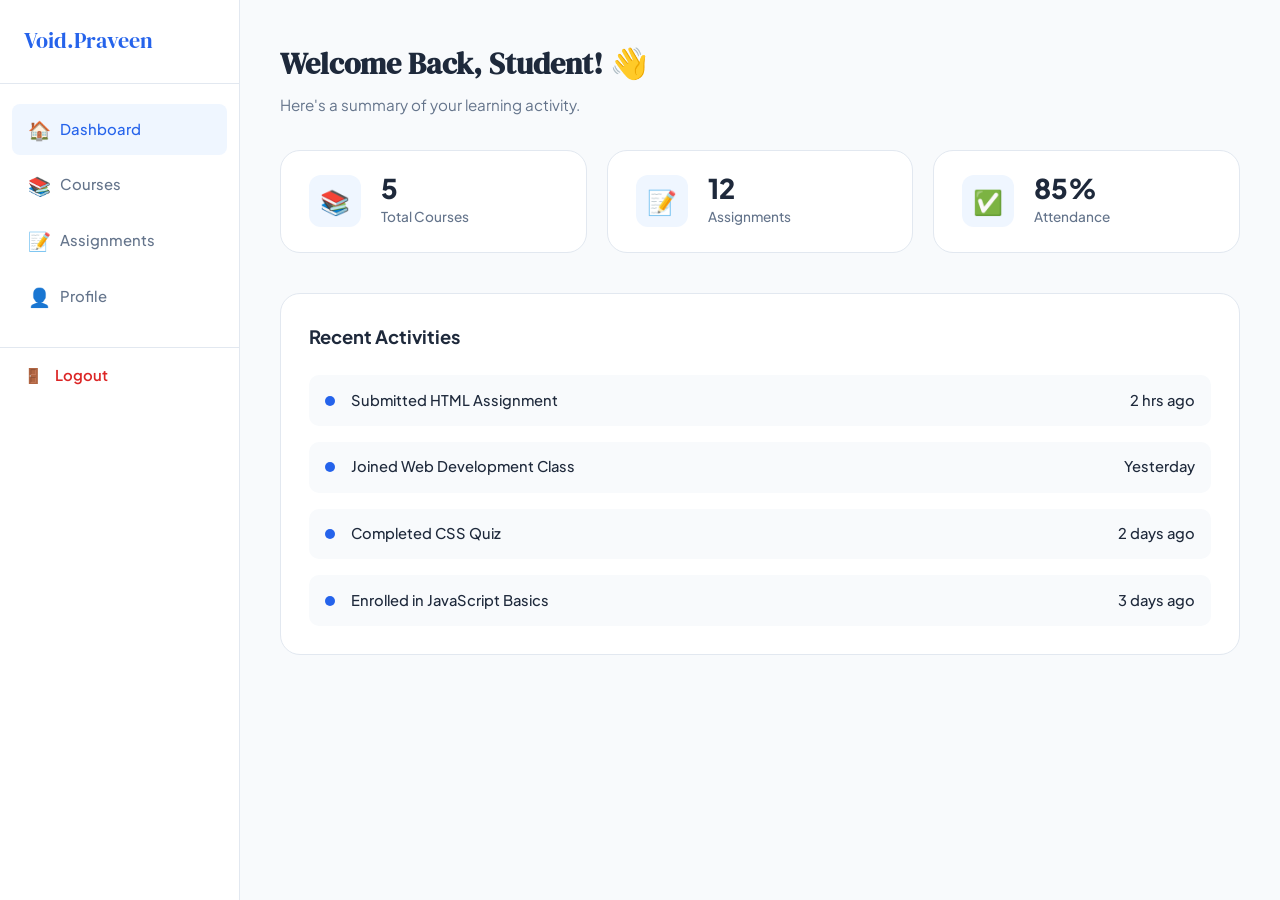
==== dashboard.html @ b6442fd6 "Initial project upload" ====
<!DOCTYPE html>
<html lang="en">
<head>
  <meta charset="UTF-8" />
  <meta name="viewport" content="width=device-width, initial-scale=1.0" />
  <title>Dashboard — Void.Praveen</title>
  <!-- Base styles (shared across all pages) -->
  <link rel="stylesheet" href="css/base.css" />
  <!-- Dashboard page specific styles -->
  <link rel="stylesheet" href="css/dashboard.css" />
</head>
<body>

  <!-- ======================================
       DASHBOARD LAYOUT
       Left Sidebar + Main Content
  ======================================= -->
  <div class="dashboard-layout">

    <!-- ---- LEFT SIDEBAR ---- -->
    <aside class="sidebar">

      <!-- Brand Logo -->
      <a href="index.html" class="sidebar-brand">Void.Praveen</a>

      <!-- Navigation Links -->
      <nav>
        <ul class="sidebar-nav">

          <li>
            <a href="dashboard.html" class="active">
              <span class="nav-icon">🏠</span> Dashboard
            </a>
          </li>

          <li>
            <a href="#">
              <span class="nav-icon">📚</span> Courses
            </a>
          </li>

          <li>
            <a href="#">
              <span class="nav-icon">📝</span> Assignments
            </a>
          </li>

          <li>
            <a href="#">
              <span class="nav-icon">👤</span> Profile
            </a>
          </li>

        </ul>
      </nav>

      <!-- Logout Link at the bottom -->
      <div class="sidebar-logout">
        <a href="index.html">
          <span>🚪</span> Logout
        </a>
      </div>

    </aside>

    <!-- ---- MAIN CONTENT ---- -->
    <main class="dashboard-main">

      <!-- Page Header / Welcome Message -->
      <div class="dashboard-header">
        <h1>Welcome Back, Student! 👋</h1>
        <p>Here's a summary of your learning activity.</p>
      </div>

      <!-- ---- STATISTICS CARDS ---- -->
      <div class="stats-grid">

        <!-- Card 1: Total Courses -->
        <div class="stat-card">
          <div class="stat-icon">📚</div>
          <div class="stat-info">
            <h3>5</h3>
            <p>Total Courses</p>
          </div>
        </div>

        <!-- Card 2: Assignments -->
        <div class="stat-card">
          <div class="stat-icon">📝</div>
          <div class="stat-info">
            <h3>12</h3>
            <p>Assignments</p>
          </div>
        </div>

        <!-- Card 3: Attendance -->
        <div class="stat-card">
          <div class="stat-icon">✅</div>
          <div class="stat-info">
            <h3>85%</h3>
            <p>Attendance</p>
          </div>
        </div>

      </div>

      <!-- ---- RECENT ACTIVITIES SECTION ---- -->
      <div class="activity-section">

        <h2>Recent Activities</h2>

        <ul class="activity-list">

          <li class="activity-item">
            <span class="activity-dot"></span>
            <span>Submitted HTML Assignment</span>
            <span class="activity-time">2 hrs ago</span>
          </li>

          <li class="activity-item">
            <span class="activity-dot"></span>
            <span>Joined Web Development Class</span>
            <span class="activity-time">Yesterday</span>
          </li>

          <li class="activity-item">
            <span class="activity-dot"></span>
            <span>Completed CSS Quiz</span>
            <span class="activity-time">2 days ago</span>
          </li>

          <li class="activity-item">
            <span class="activity-dot"></span>
            <span>Enrolled in JavaScript Basics</span>
            <span class="activity-time">3 days ago</span>
          </li>

        </ul>

      </div>

    </main>

  </div>

  <!-- JavaScript -->
  <script src="js/script.js"></script>

</body>
</html>
---- css/base.css ----
/* ============================================
   base.css
   Shared styles used on ALL pages:
   - Google Fonts
   - CSS Variables (colors)
   - Reset / Body
   - Reusable utility classes (.btn, .container)
   - Navbar
   - Footer
   ============================================ */

/* ---------- Google Fonts ---------- */
@import url('https://fonts.googleapis.com/css2?family=Plus+Jakarta+Sans:wght@400;500;600;700;800&family=DM+Serif+Display:ital@0;1&display=swap');

/* ---------- CSS Variables ---------- */
:root {
  --primary:       #2563eb;
  --primary-dark:  #1d4ed8;
  --primary-light: #eff6ff;
  --bg:            #f8fafc;
  --text:          #1e293b;
  --text-muted:    #64748b;
  --white:         #ffffff;
  --border:        #e2e8f0;
  --shadow:        0 4px 24px rgba(37, 99, 235, 0.08);
  --shadow-hover:  0 8px 32px rgba(37, 99, 235, 0.16);
  --radius:        12px;
  --radius-lg:     20px;
  --transition:    all 0.25s ease;
}

/* ---------- Reset ---------- */
*, *::before, *::after {
  box-sizing: border-box;
  margin: 0;
  padding: 0;
}

html { scroll-behavior: smooth; }

body {
  font-family: 'Plus Jakarta Sans', sans-serif;
  background-color: var(--bg);
  color: var(--text);
  line-height: 1.6;
  font-size: 16px;
}

a  { text-decoration: none; color: inherit; }
ul { list-style: none; }

/* ---------- Container ---------- */
.container {
  width: 90%;
  max-width: 1200px;
  margin: 0 auto;
}

/* ---------- Buttons ---------- */
.btn {
  display: inline-block;
  padding: 0.65rem 1.5rem;
  border-radius: 8px;
  font-family: 'Plus Jakarta Sans', sans-serif;
  font-size: 0.95rem;
  font-weight: 600;
  cursor: pointer;
  border: none;
  transition: var(--transition);
  text-align: center;
}

.btn-primary {
  background-color: var(--primary);
  color: var(--white);
}
.btn-primary:hover {
  background-color: var(--primary-dark);
  transform: translateY(-2px);
  box-shadow: var(--shadow-hover);
}

.btn-outline {
  background-color: transparent;
  color: var(--primary);
  border: 2px solid var(--primary);
}
.btn-outline:hover {
  background-color: var(--primary);
  color: var(--white);
  transform: translateY(-2px);
}

.btn-lg {
  padding: 0.85rem 2.2rem;
  font-size: 1.05rem;
}

/* ---------- Navbar ---------- */
.navbar {
  background-color: var(--white);
  border-bottom: 1px solid var(--border);
  position: sticky;
  top: 0;
  z-index: 100;
  padding: 1rem 0;
}

.navbar .container {
  display: flex;
  align-items: center;
  justify-content: space-between;
}

.navbar-brand {
  font-family: 'DM Serif Display', serif;
  font-size: 1.5rem;
  color: var(--primary);
}
.navbar-brand span { color: var(--text); }

.navbar-links {
  display: flex;
  align-items: center;
  gap: 2rem;
}
.navbar-links a {
  color: var(--text-muted);
  font-weight: 500;
  font-size: 0.95rem;
  transition: var(--transition);
}
.navbar-links a:hover { color: var(--primary); }

/* Hamburger (hidden on desktop) */
.hamburger {
  display: none;
  flex-direction: column;
  gap: 5px;
  cursor: pointer;
  background: none;
  border: none;
  padding: 4px;
}
.hamburger span {
  display: block;
  width: 24px;
  height: 2px;
  background-color: var(--text);
  border-radius: 2px;
  transition: var(--transition);
}

/* ---------- Footer ---------- */
.footer {
  background-color: var(--text);
  color: #94a3b8;
  text-align: center;
  padding: 2rem 0;
  font-size: 0.9rem;
}
.footer strong { color: var(--white); }

/* ---------- Responsive Navbar ---------- */
@media (max-width: 768px) {
  .navbar-links {
    display: none;
    flex-direction: column;
    gap: 0;
    position: absolute;
    top: 100%;
    left: 0;
    width: 100%;
    background-color: var(--white);
    border-top: 1px solid var(--border);
    padding: 1rem 0;
    box-shadow: 0 8px 24px rgba(0,0,0,0.08);
  }
  .navbar-links.open { display: flex; }
  .navbar-links a,
  .navbar-links .btn {
    padding: 0.75rem 1.5rem;
    border-radius: 0;
    border: none;
    width: 100%;
    text-align: left;
  }
  .hamburger { display: flex; }
  .navbar .container { position: relative; }
}
---- css/dashboard.css ----
/* ============================================
   dashboard.css
   Styles only for: dashboard.html
   Sections:
   - Overall layout (sidebar + main)
   - Sidebar navigation
   - Stats cards
   - Recent activity list
   ============================================ */

/* ---------- Page Layout ---------- */
/* Sidebar on left, main content on right */
.dashboard-layout {
  display: flex;
  min-height: 100vh;
  background-color: var(--bg);
}

/* ---------- Sidebar ---------- */
.sidebar {
  width: 240px;
  background-color: var(--white);
  border-right: 1px solid var(--border);
  display: flex;
  flex-direction: column;
  padding: 1.5rem 0;
  /* Fixed so it stays while scrolling */
  position: fixed;
  top: 0;
  left: 0;
  height: 100vh;
  z-index: 50;
}

/* Brand/logo inside sidebar */
.sidebar-brand {
  font-family: 'DM Serif Display', serif;
  font-size: 1.35rem;
  color: var(--primary);
  padding: 0 1.5rem 1.5rem;
  border-bottom: 1px solid var(--border);
  display: block;
}

/* Nav links list */
.sidebar-nav {
  padding: 1.25rem 0.75rem;
  flex: 1;
}

.sidebar-nav li {
  margin-bottom: 0.25rem;
}

.sidebar-nav a {
  display: flex;
  align-items: center;
  gap: 0.75rem;
  padding: 0.7rem 1rem;
  border-radius: 8px;
  font-size: 0.93rem;
  font-weight: 500;
  color: var(--text-muted);
  transition: var(--transition);
}

/* Hover + active state */
.sidebar-nav a:hover,
.sidebar-nav a.active {
  background-color: var(--primary-light);
  color: var(--primary);
}

.sidebar-nav a .nav-icon {
  font-size: 1.15rem;
  width: 20px;
  text-align: center;
}

/* Logout link at bottom */
.sidebar-logout {
  padding: 1rem 1.5rem;
  border-top: 1px solid var(--border);
}

.sidebar-logout a {
  display: flex;
  align-items: center;
  gap: 0.75rem;
  color: #dc2626;
  font-size: 0.93rem;
  font-weight: 600;
  transition: var(--transition);
}

.sidebar-logout a:hover { opacity: 0.75; }

/* ---------- Main Content Area ---------- */
/* Left margin = sidebar width so content doesn't hide behind it */
.dashboard-main {
  margin-left: 240px;
  flex: 1;
  padding: 2.5rem;
}

/* Welcome heading */
.dashboard-header {
  margin-bottom: 2rem;
}

.dashboard-header h1 {
  font-family: 'DM Serif Display', serif;
  font-size: 1.9rem;
  margin-bottom: 0.3rem;
}

.dashboard-header p {
  color: var(--text-muted);
  font-size: 0.95rem;
}

/* ---------- Stats Cards Grid ---------- */
.stats-grid {
  display: grid;
  grid-template-columns: repeat(3, 1fr);
  gap: 1.25rem;
  margin-bottom: 2.5rem;
}

/* Each stat card */
.stat-card {
  background-color: var(--white);
  border: 1px solid var(--border);
  border-radius: var(--radius-lg);
  padding: 1.5rem 1.75rem;
  display: flex;
  align-items: center;
  gap: 1.25rem;
  transition: var(--transition);
}

.stat-card:hover {
  box-shadow: var(--shadow-hover);
  transform: translateY(-3px);
}

/* Emoji icon box */
.stat-icon {
  width: 52px;
  height: 52px;
  border-radius: var(--radius);
  background-color: var(--primary-light);
  display: flex;
  align-items: center;
  justify-content: center;
  font-size: 1.5rem;
  flex-shrink: 0;
}

/* Number + label */
.stat-info h3 {
  font-size: 1.7rem;
  font-weight: 800;
  color: var(--text);
  line-height: 1;
  margin-bottom: 0.25rem;
}

.stat-info p {
  font-size: 0.85rem;
  color: var(--text-muted);
  font-weight: 500;
}

/* ---------- Recent Activities ---------- */
.activity-section {
  background-color: var(--white);
  border: 1px solid var(--border);
  border-radius: var(--radius-lg);
  padding: 1.75rem;
}

.activity-section h2 {
  font-size: 1.15rem;
  font-weight: 700;
  margin-bottom: 1.5rem;
  color: var(--text);
}

.activity-list {
  display: flex;
  flex-direction: column;
  gap: 1rem;
}

/* Each activity row */
.activity-item {
  display: flex;
  align-items: center;
  gap: 1rem;
  padding: 0.85rem 1rem;
  background-color: var(--bg);
  border-radius: 10px;
  transition: var(--transition);
}

.activity-item:hover {
  background-color: var(--primary-light);
}

/* Blue dot on the left */
.activity-dot {
  width: 10px;
  height: 10px;
  background-color: var(--primary);
  border-radius: 50%;
  flex-shrink: 0;
}

.activity-item span {
  font-size: 0.92rem;
  font-weight: 500;
  color: var(--text);
}

/* Timestamp pushed to the right */
.activity-time {
  margin-left: auto;
  font-size: 0.8rem;
  color: var(--text-muted);
}

/* ---------- Responsive ---------- */
@media (max-width: 1024px) {
  .stats-grid { grid-template-columns: repeat(2, 1fr); }
}

@media (max-width: 768px) {
  /* Sidebar becomes a horizontal top bar */
  .sidebar {
    width: 100%;
    height: auto;
    position: relative;
    flex-direction: row;
    flex-wrap: wrap;
    align-items: center;
    padding: 0.75rem 1rem;
    border-right: none;
    border-bottom: 1px solid var(--border);
  }

  .sidebar-brand {
    border-bottom: none;
    padding: 0;
    flex: 1;
  }

  .sidebar-nav {
    display: flex;
    flex-wrap: wrap;
    padding: 0.5rem 0 0;
    width: 100%;
    gap: 0.25rem;
  }

  .sidebar-nav li { margin-bottom: 0; }

  .sidebar-nav a {
    padding: 0.5rem 0.75rem;
    font-size: 0.82rem;
  }

  .sidebar-logout {
    padding: 0 0.75rem;
    border-top: none;
  }

  .dashboard-layout { flex-direction: column; }
  .dashboard-main { margin-left: 0; padding: 1.5rem 1rem; }
  .stats-grid { grid-template-columns: 1fr; }
}
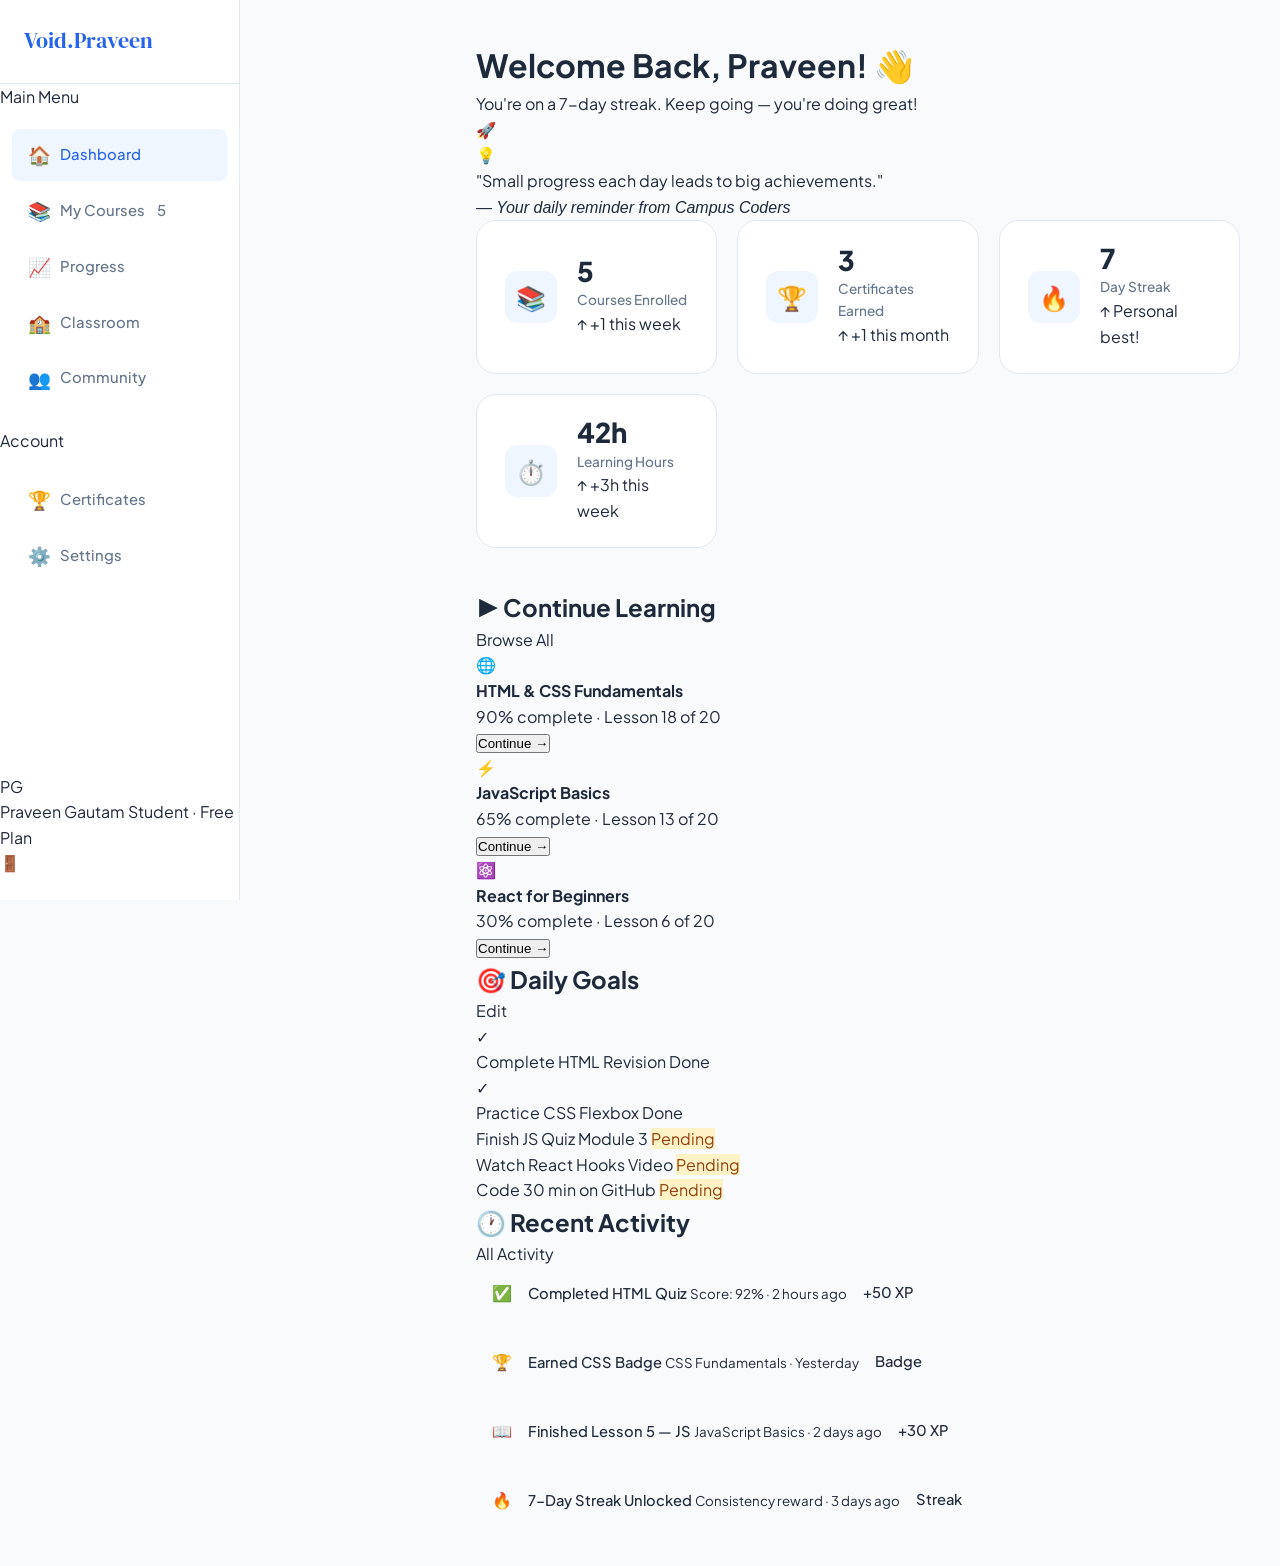
==== commit 5dbd0794: "Add files via upload" ====
--- a/dashboard.html
+++ b/dashboard.html
@@ -4,147 +4,292 @@
   <meta charset="UTF-8" />
   <meta name="viewport" content="width=device-width, initial-scale=1.0" />
   <title>Dashboard — Void.Praveen</title>
-  <!-- Base styles (shared across all pages) -->
   <link rel="stylesheet" href="css/base.css" />
-  <!-- Dashboard page specific styles -->
   <link rel="stylesheet" href="css/dashboard.css" />
 </head>
 <body>
-
-  <!-- ======================================
-       DASHBOARD LAYOUT
-       Left Sidebar + Main Content
-  ======================================= -->
-  <div class="dashboard-layout">
-
-    <!-- ---- LEFT SIDEBAR ---- -->
-    <aside class="sidebar">
-
-      <!-- Brand Logo -->
-      <a href="index.html" class="sidebar-brand">Void.Praveen</a>
-
-      <!-- Navigation Links -->
-      <nav>
-        <ul class="sidebar-nav">
-
-          <li>
-            <a href="dashboard.html" class="active">
-              <span class="nav-icon">🏠</span> Dashboard
-            </a>
-          </li>
-
-          <li>
-            <a href="#">
-              <span class="nav-icon">📚</span> Courses
-            </a>
-          </li>
-
-          <li>
-            <a href="#">
-              <span class="nav-icon">📝</span> Assignments
-            </a>
-          </li>
-
-          <li>
-            <a href="#">
-              <span class="nav-icon">👤</span> Profile
-            </a>
-          </li>
-
-        </ul>
-      </nav>
-
-      <!-- Logout Link at the bottom -->
-      <div class="sidebar-logout">
-        <a href="index.html">
-          <span>🚪</span> Logout
-        </a>
-      </div>
-
-    </aside>
-
-    <!-- ---- MAIN CONTENT ---- -->
-    <main class="dashboard-main">
-
-      <!-- Page Header / Welcome Message -->
-      <div class="dashboard-header">
-        <h1>Welcome Back, Student! 👋</h1>
-        <p>Here's a summary of your learning activity.</p>
-      </div>
-
-      <!-- ---- STATISTICS CARDS ---- -->
-      <div class="stats-grid">
-
-        <!-- Card 1: Total Courses -->
-        <div class="stat-card">
-          <div class="stat-icon">📚</div>
-          <div class="stat-info">
-            <h3>5</h3>
-            <p>Total Courses</p>
-          </div>
-        </div>
-
-        <!-- Card 2: Assignments -->
-        <div class="stat-card">
-          <div class="stat-icon">📝</div>
-          <div class="stat-info">
-            <h3>12</h3>
-            <p>Assignments</p>
-          </div>
-        </div>
-
-        <!-- Card 3: Attendance -->
-        <div class="stat-card">
-          <div class="stat-icon">✅</div>
-          <div class="stat-info">
-            <h3>85%</h3>
-            <p>Attendance</p>
-          </div>
-        </div>
-
-      </div>
-
-      <!-- ---- RECENT ACTIVITIES SECTION ---- -->
-      <div class="activity-section">
-
-        <h2>Recent Activities</h2>
-
-        <ul class="activity-list">
-
-          <li class="activity-item">
-            <span class="activity-dot"></span>
-            <span>Submitted HTML Assignment</span>
-            <span class="activity-time">2 hrs ago</span>
-          </li>
-
-          <li class="activity-item">
-            <span class="activity-dot"></span>
-            <span>Joined Web Development Class</span>
-            <span class="activity-time">Yesterday</span>
-          </li>
-
-          <li class="activity-item">
-            <span class="activity-dot"></span>
-            <span>Completed CSS Quiz</span>
-            <span class="activity-time">2 days ago</span>
-          </li>
-
-          <li class="activity-item">
-            <span class="activity-dot"></span>
-            <span>Enrolled in JavaScript Basics</span>
-            <span class="activity-time">3 days ago</span>
-          </li>
-
-        </ul>
-
-      </div>
-
-    </main>
-
+<div class="dashboard-layout">
+
+  <!-- ======== SIDEBAR ======== -->
+  <aside class="sidebar">
+    <a href="index.html" class="sidebar-brand">
+      <span class="brand-dot"></span>Void.Praveen
+    </a>
+
+    <span class="sidebar-label">Main Menu</span>
+    <nav>
+      <ul class="sidebar-nav">
+        <li>
+          <a href="dashboard.html" class="active">
+            <span class="nav-icon">🏠</span> Dashboard
+          </a>
+        </li>
+        <li>
+          <a href="#">
+            <span class="nav-icon">📚</span> My Courses
+            <span class="nav-badge">5</span>
+          </a>
+        </li>
+        <li>
+          <a href="#">
+            <span class="nav-icon">📈</span> Progress
+          </a>
+        </li>
+        <li>
+          <a href="#">
+            <span class="nav-icon">🏫</span> Classroom
+          </a>
+        </li>
+        <li>
+          <a href="#">
+            <span class="nav-icon">👥</span> Community
+          </a>
+        </li>
+      </ul>
+    </nav>
+
+    <span class="sidebar-label">Account</span>
+    <nav>
+      <ul class="sidebar-nav">
+        <li>
+          <a href="#">
+            <span class="nav-icon">🏆</span> Certificates
+          </a>
+        </li>
+        <li>
+          <a href="#">
+            <span class="nav-icon">⚙️</span> Settings
+          </a>
+        </li>
+      </ul>
+    </nav>
+
+    <!-- User card at bottom -->
+    <div style="flex:1;"></div>
+    <a href="index.html" class="sidebar-user" title="Logout">
+      <div class="sidebar-avatar">PG</div>
+      <div class="sidebar-user-info">
+        <span class="sidebar-user-name">Praveen Gautam</span>
+        <span class="sidebar-user-role">Student · Free Plan</span>
+      </div>
+      <span class="sidebar-logout-icon">🚪</span>
+    </a>
+  </aside>
+
+  <!-- ======== TOP NAV ======== -->
+  <div class="dashboard-topnav">
+    <div class="topnav-search">
+      <span class="topnav-search-icon">🔍</span>
+      <input type="text" placeholder="Search courses, topics..." />
+    </div>
+    <div class="topnav-right">
+      <div class="topnav-icon-btn" title="Notifications">
+        🔔<span class="notif-dot"></span>
+      </div>
+      <div class="topnav-icon-btn" title="Messages">💬</div>
+      <div class="topnav-profile">
+        <div class="topnav-profile-avatar">PG</div>
+        <span class="topnav-profile-name">Praveen</span>
+      </div>
+    </div>
   </div>
 
-  <!-- JavaScript -->
-  <script src="js/script.js"></script>
-
+  <!-- ======== MAIN CONTENT ======== -->
+  <main class="dashboard-main">
+
+    <!-- Welcome Banner -->
+    <div class="dashboard-welcome">
+      <div class="welcome-text">
+        <h1>Welcome Back, Praveen! 👋</h1>
+        <p>You're on a 7-day streak. Keep going — you're doing great!</p>
+      </div>
+      <div class="welcome-emoji">🚀</div>
+    </div>
+
+    <!-- Motivational Banner -->
+    <div class="motivation-banner">
+      <div class="motivation-icon">💡</div>
+      <div>
+        <p>"Small progress each day leads to big achievements."</p>
+        <cite>— Your daily reminder from Campus Coders</cite>
+      </div>
+    </div>
+
+    <!-- Stats Grid -->
+    <div class="stats-grid">
+      <div class="stat-card">
+        <div class="stat-icon">📚</div>
+        <div class="stat-info">
+          <h3>5</h3>
+          <p>Courses Enrolled</p>
+          <span class="stat-trend">↑ +1 this week</span>
+        </div>
+      </div>
+      <div class="stat-card">
+        <div class="stat-icon">🏆</div>
+        <div class="stat-info">
+          <h3>3</h3>
+          <p>Certificates Earned</p>
+          <span class="stat-trend">↑ +1 this month</span>
+        </div>
+      </div>
+      <div class="stat-card">
+        <div class="stat-icon">🔥</div>
+        <div class="stat-info">
+          <h3>7</h3>
+          <p>Day Streak</p>
+          <span class="stat-trend">↑ Personal best!</span>
+        </div>
+      </div>
+      <div class="stat-card">
+        <div class="stat-icon">⏱️</div>
+        <div class="stat-info">
+          <h3>42h</h3>
+          <p>Learning Hours</p>
+          <span class="stat-trend">↑ +3h this week</span>
+        </div>
+      </div>
+    </div>
+
+    <!-- Main Two-Column Grid -->
+    <div class="dashboard-grid">
+
+      <!-- LEFT COLUMN -->
+      <div style="display:flex; flex-direction:column; gap:1.5rem;">
+
+        <!-- Continue Learning -->
+        <div class="section-card">
+          <div class="section-card-header">
+            <h2>▶️ Continue Learning</h2>
+            <a href="#">Browse All</a>
+          </div>
+          <div class="course-cards">
+            <div class="course-card">
+              <div class="course-emoji">🌐</div>
+              <div class="course-info">
+                <h4>HTML & CSS Fundamentals</h4>
+                <div class="course-mini-bar">
+                  <div class="course-mini-fill" style="width:90%"></div>
+                </div>
+                <span class="course-meta">90% complete · Lesson 18 of 20</span>
+              </div>
+              <button class="course-btn">Continue →</button>
+            </div>
+            <div class="course-card">
+              <div class="course-emoji">⚡</div>
+              <div class="course-info">
+                <h4>JavaScript Basics</h4>
+                <div class="course-mini-bar">
+                  <div class="course-mini-fill" style="width:65%"></div>
+                </div>
+                <span class="course-meta">65% complete · Lesson 13 of 20</span>
+              </div>
+              <button class="course-btn">Continue →</button>
+            </div>
+            <div class="course-card">
+              <div class="course-emoji">⚛️</div>
+              <div class="course-info">
+                <h4>React for Beginners</h4>
+                <div class="course-mini-bar">
+                  <div class="course-mini-fill" style="width:30%"></div>
+                </div>
+                <span class="course-meta">30% complete · Lesson 6 of 20</span>
+              </div>
+              <button class="course-btn">Continue →</button>
+            </div>
+          </div>
+        </div>
+
+      </div>
+
+      <!-- RIGHT COLUMN -->
+      <div style="display:flex; flex-direction:column; gap:1.5rem;">
+
+        <!-- Daily Goals -->
+        <div class="section-card">
+          <div class="section-card-header">
+            <h2>🎯 Daily Goals</h2>
+            <a href="#">Edit</a>
+          </div>
+          <div class="goals-list">
+            <div class="goal-item">
+              <div class="goal-check done">✓</div>
+              <span class="goal-text done">Complete HTML Revision</span>
+              <span class="goal-tag">Done</span>
+            </div>
+            <div class="goal-item">
+              <div class="goal-check done">✓</div>
+              <span class="goal-text done">Practice CSS Flexbox</span>
+              <span class="goal-tag">Done</span>
+            </div>
+            <div class="goal-item">
+              <div class="goal-check"></div>
+              <span class="goal-text">Finish JS Quiz Module 3</span>
+              <span class="goal-tag" style="background:#FEF3C7;color:#92400E;">Pending</span>
+            </div>
+            <div class="goal-item">
+              <div class="goal-check"></div>
+              <span class="goal-text">Watch React Hooks Video</span>
+              <span class="goal-tag" style="background:#FEF3C7;color:#92400E;">Pending</span>
+            </div>
+            <div class="goal-item">
+              <div class="goal-check"></div>
+              <span class="goal-text">Code 30 min on GitHub</span>
+              <span class="goal-tag" style="background:#FEF3C7;color:#92400E;">Pending</span>
+            </div>
+          </div>
+        </div>
+
+        
+      </div>
+    </div>
+      <!-- Recent Activity -->
+        <div class="section-card">
+          <div class="section-card-header">
+            <h2>🕐 Recent Activity</h2>
+            <a href="#">All Activity</a>
+          </div>
+          <ul class="activity-list">
+            <li class="activity-item">
+              <div class="activity-icon-wrap">✅</div>
+              <div class="activity-content">
+                <span>Completed HTML Quiz</span>
+                <small>Score: 92% · 2 hours ago</small>
+              </div>
+              <span class="activity-badge badge-success">+50 XP</span>
+            </li>
+            <li class="activity-item">
+              <div class="activity-icon-wrap">🏆</div>
+              <div class="activity-content">
+                <span>Earned CSS Badge</span>
+                <small>CSS Fundamentals · Yesterday</small>
+              </div>
+              <span class="activity-badge badge-purple">Badge</span>
+            </li>
+            <li class="activity-item">
+              <div class="activity-icon-wrap">📖</div>
+              <div class="activity-content">
+                <span>Finished Lesson 5 — JS</span>
+                <small>JavaScript Basics · 2 days ago</small>
+              </div>
+              <span class="activity-badge badge-success">+30 XP</span>
+            </li>
+            <li class="activity-item">
+              <div class="activity-icon-wrap">🔥</div>
+              <div class="activity-content">
+                <span>7-Day Streak Unlocked</span>
+                <small>Consistency reward · 3 days ago</small>
+              </div>
+              <span class="activity-badge badge-warning">Streak</span>
+            </li>
+          </ul>
+        </div>
+
+  
+
+  </main>
+</div>
+
+<script src="js/script.js"></script>
 </body>
 </html>
